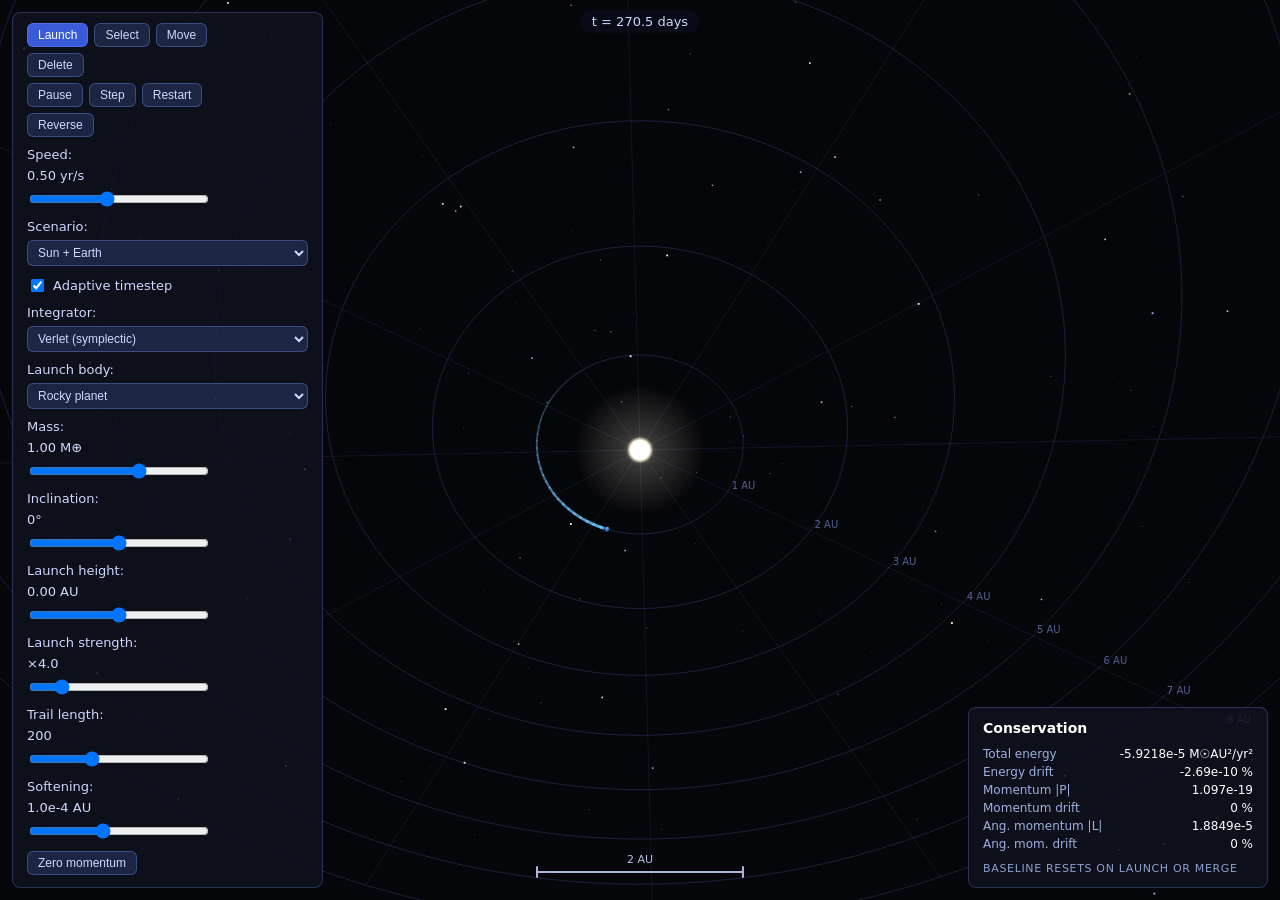
==== index.html @ 028bafd5 "Add tool selector and delete tool" ====
<!DOCTYPE html>
<html lang="en">
<head>
  <meta charset="UTF-8">
  <meta name="viewport" content="width=device-width, initial-scale=1, maximum-scale=1, user-scalable=no">
  <title>Gravity Sandbox</title>
  <link rel="stylesheet" href="style.css">
</head>
<body>
  <canvas id="view"></canvas>
  <div id="clock"></div>
  <div id="toolbar">
    <div class="btn-row">
      <div class="btn-row" id="tools">
    <button data-tool="launch" class="active">Launch</button>
    <button data-tool="select">Select</button>
    <button data-tool="move">Move</button>
    <button data-tool="delete">Delete</button>
  </div>
      <button id="btn-play">Pause</button>
      <button id="btn-step">Step</button>
      <button id="btn-restart">Restart</button>
      <button id="btn-rev">Reverse</button>
    </div>
    <label>
      Speed: <span id="speed-val">0.50 yr/s</span>
      <input id="speed" type="range" min="-2" max="2" step="0.01" value="-0.301">
    </label>
    <label>
      Scenario:
      <select id="preset">
        <option value="earth">Sun + Earth</option>
        <option value="solar">Inner solar system</option>
        <option value="inclined">Inclined orbits</option>
        <option value="polar">Polar orbit</option>
        <option value="binary">Binary star + planet</option>
        <option value="figure8">Figure-eight (3 stars)</option>
        <option value="earthmoon">Earth + Moon (true scale)</option>
        <option value="moons">Moons: prograde, polar, retrograde</option>
        <option value="trojans">Sun–Jupiter + trojans</option>
        <option value="kozai">Kozai–Lidov oscillation</option>
        <option value="belt">Inclined asteroid belt</option>
        <option value="flyby">Hyperbolic flyby</option>
        <option value="chaos">Chaotic three-body</option>
        <option value="empty">Empty space + one star</option>
      </select>
    </label>
    <label class="check">
      <input id="adaptive" type="checkbox" checked> Adaptive timestep
    </label>
    <label>
      Integrator:
      <select id="method">
        <option value="verlet">Verlet (symplectic)</option>
        <option value="rk4">RK4</option>
        <option value="euler">Euler (bad)</option>
      </select>
    </label>
    <label>
      Launch body:
      <select id="body-type">
        <option value="star">Sun-like star</option>
        <option value="reddwarf">Red dwarf</option>
        <option value="giant">Gas giant</option>
        <option value="rocky" selected>Rocky planet</option>
        <option value="moon">Moon</option>
        <option value="asteroid">Asteroid</option>
        <option value="comet">Comet</option>
        <option value="custom">Custom</option>
      </select>
    </label>
    <label>
      Mass: <span id="mass-val"></span>
      <input id="mass" type="range" min="-17" max="1.5" step="0.01" value="-5.52">
    </label>
    <label>
      Inclination: <span id="incl-val">0°</span>
      <input id="incl" type="range" min="-90" max="90" step="1" value="0">
    </label>
    <label>
      Launch height: <span id="height-val">0.00 AU</span>
      <input id="height" type="range" min="-3" max="3" step="0.05" value="0">
    </label>
    <label>
      Launch strength: <span id="gain-val">×4.0</span>
      <input id="gain" type="range" min="0" max="4" step="0.01" value="0.6">
    </label>
    <label>
      Trail length: <span id="trail-val">200</span>
      <input id="trail" type="range" min="0" max="600" step="10" value="200">
    </label>
    <label>
      Softening: <span id="soft-val">1.0e-4 AU</span>
      <input id="soft" type="range" min="-6" max="-1" step="0.1" value="-4">
    </label>
    <div class="btn-row">
      <button id="btn-zero">Zero momentum</button>
    </div>
    <label class="check">
      <input id="autozero" type="checkbox" checked> Auto-zero on launch
    </label>

    <div class="sec-title">Overlays</div>
    <label class="check">
      <input id="ov-com" type="checkbox"> Center of mass
    </label>
    <label class="check">
      <input id="ov-vel" type="checkbox"> Velocity arrows
    </label>
    <label class="check">
      <input id="ov-acc" type="checkbox"> Acceleration arrows
    </label>
    <label class="check">
      <input id="ov-hill" type="checkbox"> Hill spheres
    </label>
    <label class="check">
      <input id="ov-hz" type="checkbox"> Habitable zone
    </label>
    <label class="check">
      <input id="ov-plane" type="checkbox"> Orbit plane (selected)
    </label>
    <label class="check">
      <input id="ov-field" type="checkbox"> Gravity field (rubber sheet)
    </label>
    <label class="check">
      <input id="ov-scale" type="checkbox" checked> Scale bar
    </label>

    <div class="btn-row">
      <button id="btn-top">Top-down</button>
      <button id="btn-side">Side view</button>
      <button id="btn-reset">Reset</button>
      <button id="btn-ortho">Perspective</button>
      <button id="btn-scale">Visual scale</button>
      <button id="btn-follow">Follow selected</button>
    </div>
    <div class="hint" id="scale-note">Sizes exaggerated · merges at 30× radius</div>
    <div class="hint" id="chaos-note" hidden>
      ⚠ Chaotic system: tiny numerical differences grow exponentially, so this run
      will diverge from a "true" one over long times. That's physics, not a bug.
    </div>
    <div class="hint">
      Left-drag: launch · Click body: select<br>
      Right-drag: rotate · Shift+drag or middle-drag: pan<br>
      Scroll: zoom · Space: pause
    </div>
  </div>
  <div id="info" hidden></div>
  <div id="cons"></div>
  <script type="module" src="js/main.js"></script>
</body>
</html>
---- style.css ----
html, body {
  margin: 0;
  height: 100%;
  overflow: hidden;
  background: #05060a;
  font-family: system-ui, sans-serif;
}

canvas {
  display: block;
  width: 100vw;
  height: 100vh;
  touch-action: none;
}

#toolbar, #info, #cons {
  position: fixed;
  padding: 10px 14px;
  background: rgba(15, 18, 30, 0.8);
  border: 1px solid rgba(120, 150, 255, 0.25);
  border-radius: 8px;
  color: #cfd8ff;
  font-size: 13px;
  user-select: none;
}

#toolbar {
  top: 12px;
  left: 12px;
  display: flex;
  flex-direction: column;
  gap: 10px;
  box-sizing: border-box;
  max-height: calc(100vh - 24px);
  overflow-y: auto;
}

#info {
  top: 12px;
  right: 12px;
  width: 250px;
  line-height: 1.5;
}

#info[hidden] { display: none; }

#cons {
  bottom: 12px;
  right: 12px;
  width: 270px;
  line-height: 1.5;
  font-size: 12px;
}

#info h3, #cons h3 {
  margin: 0 0 6px;
  font-size: 14px;
  color: #fff;
}

#info .sec, #cons .sec {
  margin-top: 8px;
  font-size: 11px;
  text-transform: uppercase;
  letter-spacing: 0.06em;
  color: #8fa0d0;
}

#info .row, #cons .row {
  display: flex;
  justify-content: space-between;
  gap: 10px;
}

#info .row span:first-child, #cons .row span:first-child { color: #9fb0e0; }

#info .row span:last-child, #cons .row span:last-child {
  color: #fff;
  font-variant-numeric: tabular-nums;
}

#toolbar label {
  display: flex;
  flex-direction: column;
  gap: 6px;
}

#toolbar input[type="range"] {
  width: 180px;
}

.btn-row {
  display: flex;
  flex-wrap: wrap;
  gap: 6px;
  max-width: 220px;
}

#toolbar button {
  background: rgba(60, 80, 140, 0.35);
  color: #cfd8ff;
  border: 1px solid rgba(120, 150, 255, 0.35);
  border-radius: 6px;
  padding: 4px 10px;
  font-size: 12px;
  cursor: pointer;
}

#toolbar button:hover {
  background: rgba(90, 120, 200, 0.5);
}

.hint {
  font-size: 11px;
  color: #8fa0d0;
  line-height: 1.4;
}

#toolbar select {
  background: rgba(60, 80, 140, 0.35);
  color: #cfd8ff;
  border: 1px solid rgba(120, 150, 255, 0.35);
  border-radius: 6px;
  padding: 4px 6px;
  font-size: 12px;
}

#toolbar label.check {
  flex-direction: row;
  align-items: center;
}

#clock {
  position: fixed;
  top: 10px;
  left: 50%;
  transform: translateX(-50%);
  padding: 4px 12px;
  border-radius: 12px;
  background: rgba(10, 14, 30, 0.6);
  color: #cdd6ff;
  font: 13px system-ui, sans-serif;
  pointer-events: none;
}

.sec-title {
  font-size: 11px;
  text-transform: uppercase;
  letter-spacing: 0.06em;
  color: #8fa0d0;
}

#toolbar #tools button.active {
  background: #3a5bd9;
  color: #fff;
}
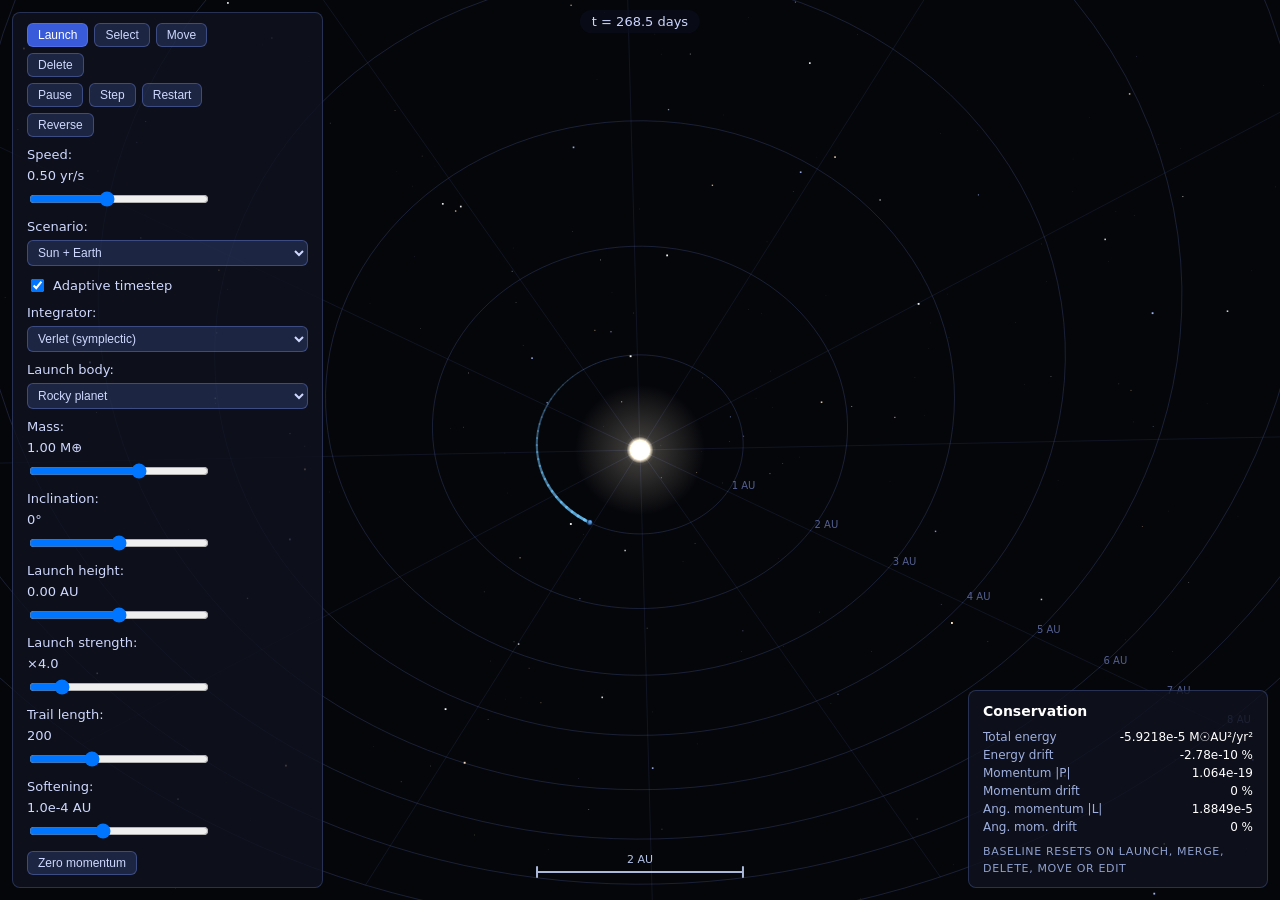
==== commit 22eddcf5: "Add move tool, edit-body panel, full main.js update" ====
--- a/index.html
+++ b/index.html
@@ -146,6 +146,7 @@
     </div>
   </div>
   <div id="info" hidden></div>
+  <div id="edit" hidden></div>
   <div id="cons"></div>
   <script type="module" src="js/main.js"></script>
 </body>
--- a/style.css
+++ b/style.css
@@ -153,4 +153,23 @@
 #toolbar #tools button.active {
   background: #3a5bd9;
   color: #fff;
-}+}
+
+#edit {
+  position: fixed;
+  top: 12px;
+  right: 274px;
+  width: 230px;
+  padding: 10px 14px;
+  background: rgba(15, 18, 30, 0.8);
+  border: 1px solid rgba(120, 150, 255, 0.25);
+  border-radius: 8px;
+  color: #cfd8ff;
+  font-size: 13px;
+  user-select: none;
+}
+#edit[hidden] { display: none; }
+#edit h3 { margin: 0 0 6px; font-size: 14px; color: #fff; }
+#edit label { display: block; margin-top: 8px; }
+#edit input[type="range"] { width: 100%; }
+#edit .hint { margin-top: 8px; font-size: 11px; color: #8fa0d0; }
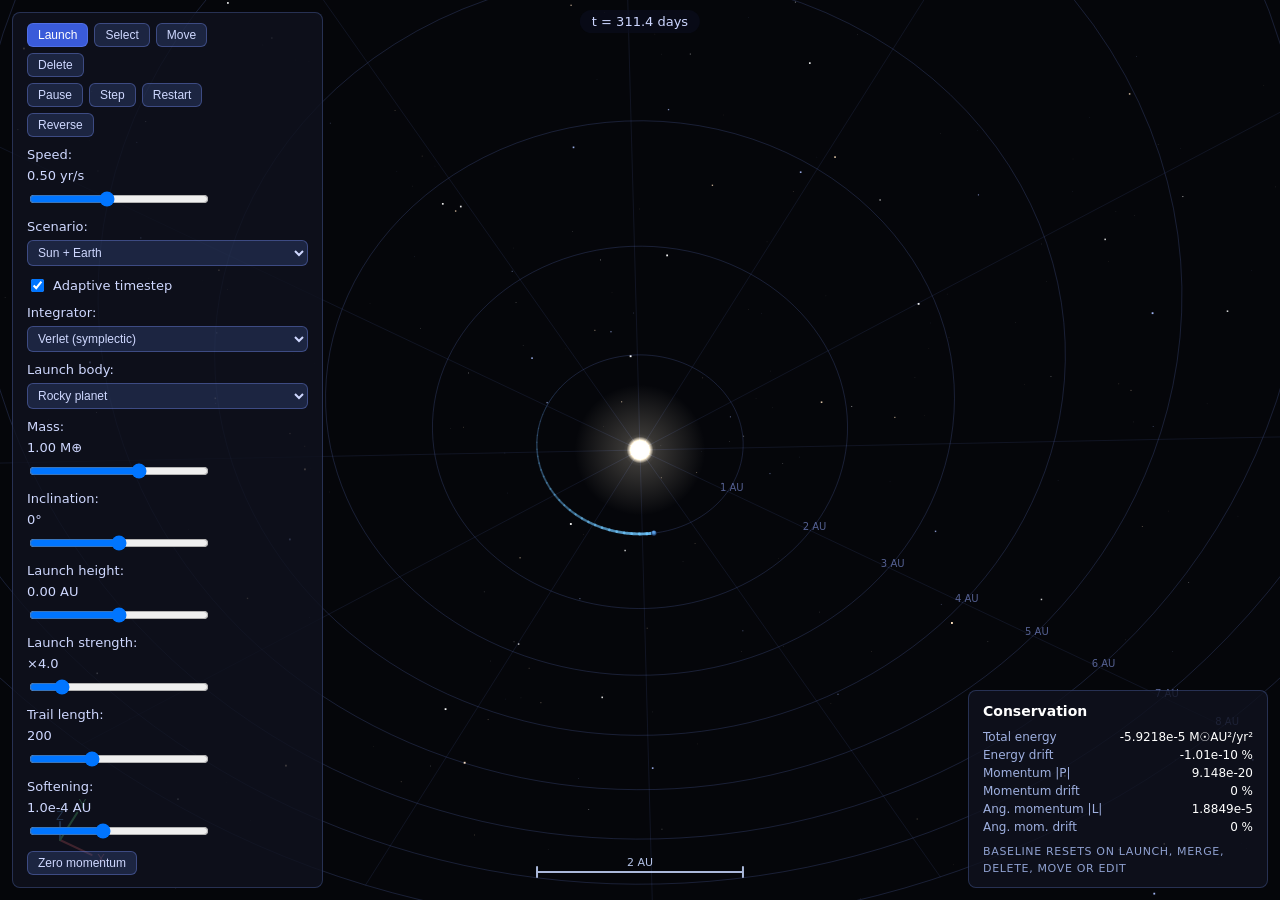
==== commit 90bac249: "Camera below plane and axis gizmo" ====
--- a/index.html
+++ b/index.html
@@ -125,10 +125,12 @@
     <label class="check">
       <input id="ov-scale" type="checkbox" checked> Scale bar
     </label>
+    <label><input id="ov-gizmo" type="checkbox" checked> Axis gizmo</label>
 
     <div class="btn-row">
       <button id="btn-top">Top-down</button>
       <button id="btn-side">Side view</button>
+      <button id="btn-bottom">Bottom</button>
       <button id="btn-reset">Reset</button>
       <button id="btn-ortho">Perspective</button>
       <button id="btn-scale">Visual scale</button>
--- a/style.css
+++ b/style.css
@@ -172,4 +172,44 @@
 #edit h3 { margin: 0 0 6px; font-size: 14px; color: #fff; }
 #edit label { display: block; margin-top: 8px; }
 #edit input[type="range"] { width: 100%; }
-#edit .hint { margin-top: 8px; font-size: 11px; color: #8fa0d0; }+#edit .hint { margin-top: 8px; font-size: 11px; color: #8fa0d0; }
+
+#edit input[type="color"] {
+  width: 100%;
+  height: 28px;
+  padding: 0;
+  border: none;
+  background: none;
+  cursor: pointer;
+}
+#edit button {
+  margin-top: 8px;
+  width: 100%;
+  padding: 5px;
+  background: rgba(40, 50, 90, 0.8);
+  color: #cfd8ff;
+  border: 1px solid rgba(120, 150, 255, 0.35);
+  border-radius: 6px;
+  cursor: pointer;
+}
+#edit button:hover { background: rgba(60, 80, 150, 0.9); }
+
+#edit input[type="color"] {
+  width: 100%;
+  height: 28px;
+  padding: 0;
+  border: none;
+  background: none;
+  cursor: pointer;
+}
+#edit button {
+  margin-top: 8px;
+  width: 100%;
+  padding: 5px;
+  background: rgba(40, 50, 90, 0.8);
+  color: #cfd8ff;
+  border: 1px solid rgba(120, 150, 255, 0.35);
+  border-radius: 6px;
+  cursor: pointer;
+}
+#edit button:hover { background: rgba(60, 80, 150, 0.9); }
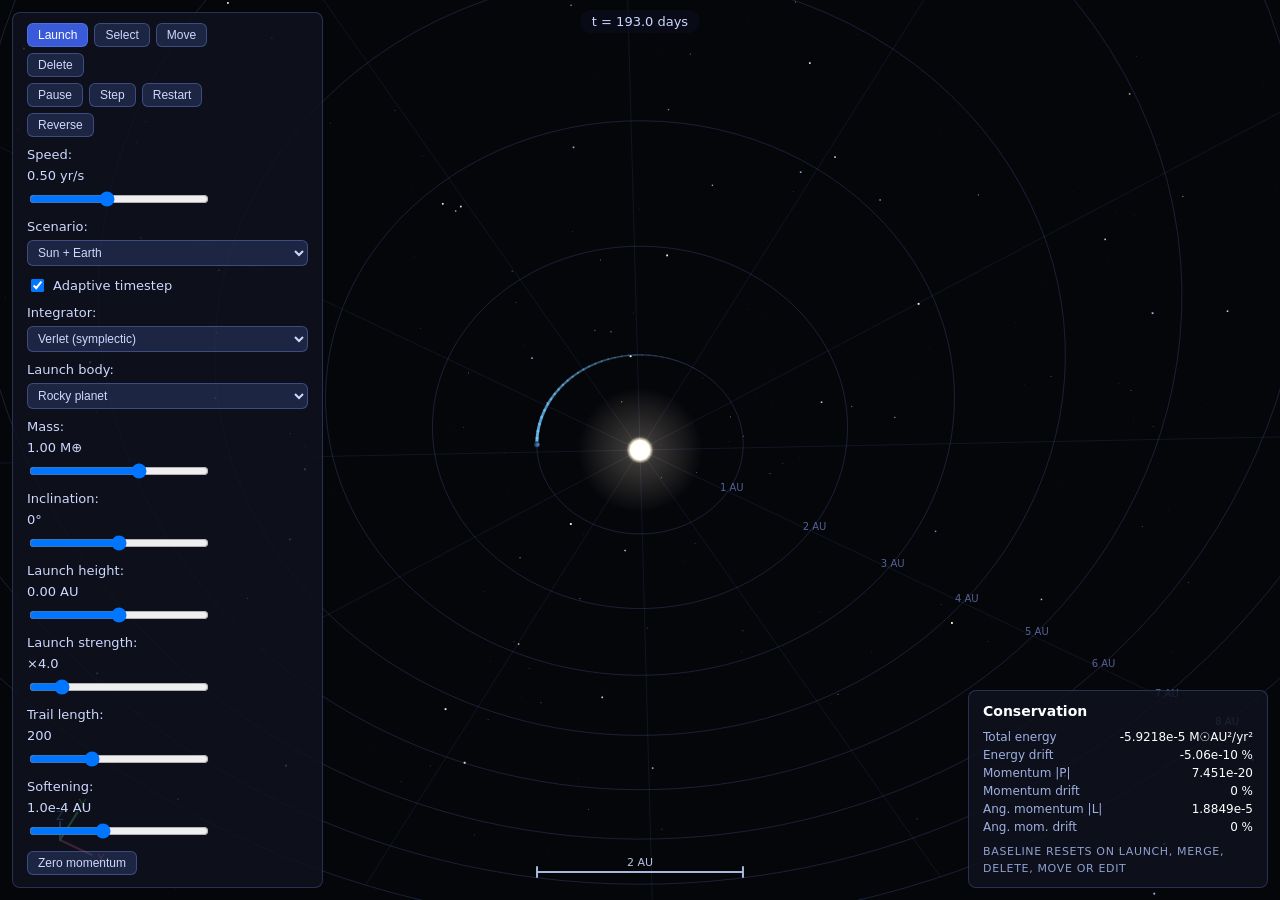
==== commit 7479bc05: "fixed formatting error" ====
--- a/index.html
+++ b/index.html
@@ -125,7 +125,9 @@
     <label class="check">
       <input id="ov-scale" type="checkbox" checked> Scale bar
     </label>
-    <label><input id="ov-gizmo" type="checkbox" checked> Axis gizmo</label>
+    <label class="check">
+  <input id="ov-gizmo" type="checkbox" checked> Axis gizmo
+</label>
 
     <div class="btn-row">
       <button id="btn-top">Top-down</button>
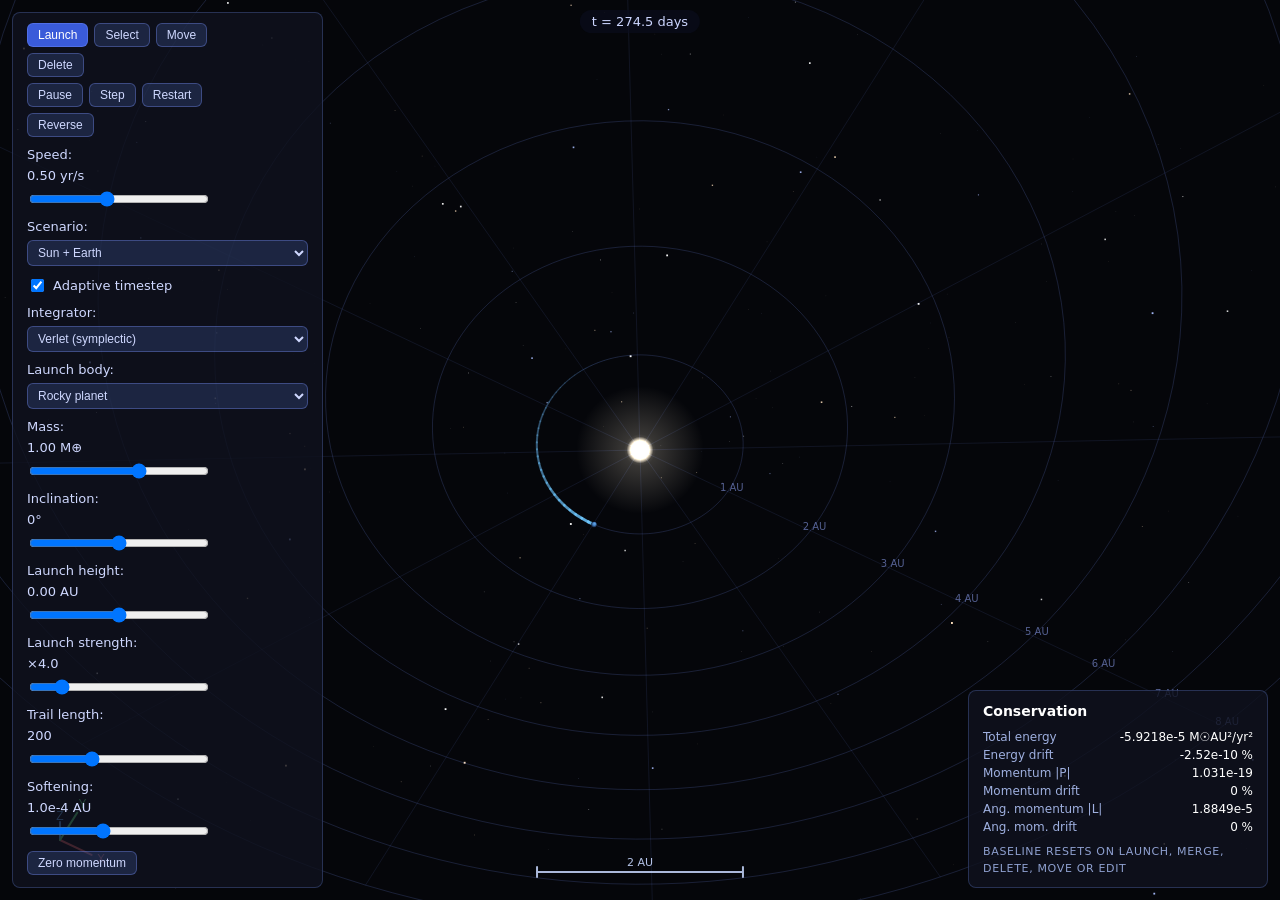
==== commit ef4f3129: "Add auto-rotate" ====
--- a/index.html
+++ b/index.html
@@ -128,6 +128,9 @@
     <label class="check">
   <input id="ov-gizmo" type="checkbox" checked> Axis gizmo
 </label>
+<label class="check">
+  <input id="auto-rotate" type="checkbox"> Auto-rotate camera
+</label>
 
     <div class="btn-row">
       <button id="btn-top">Top-down</button>
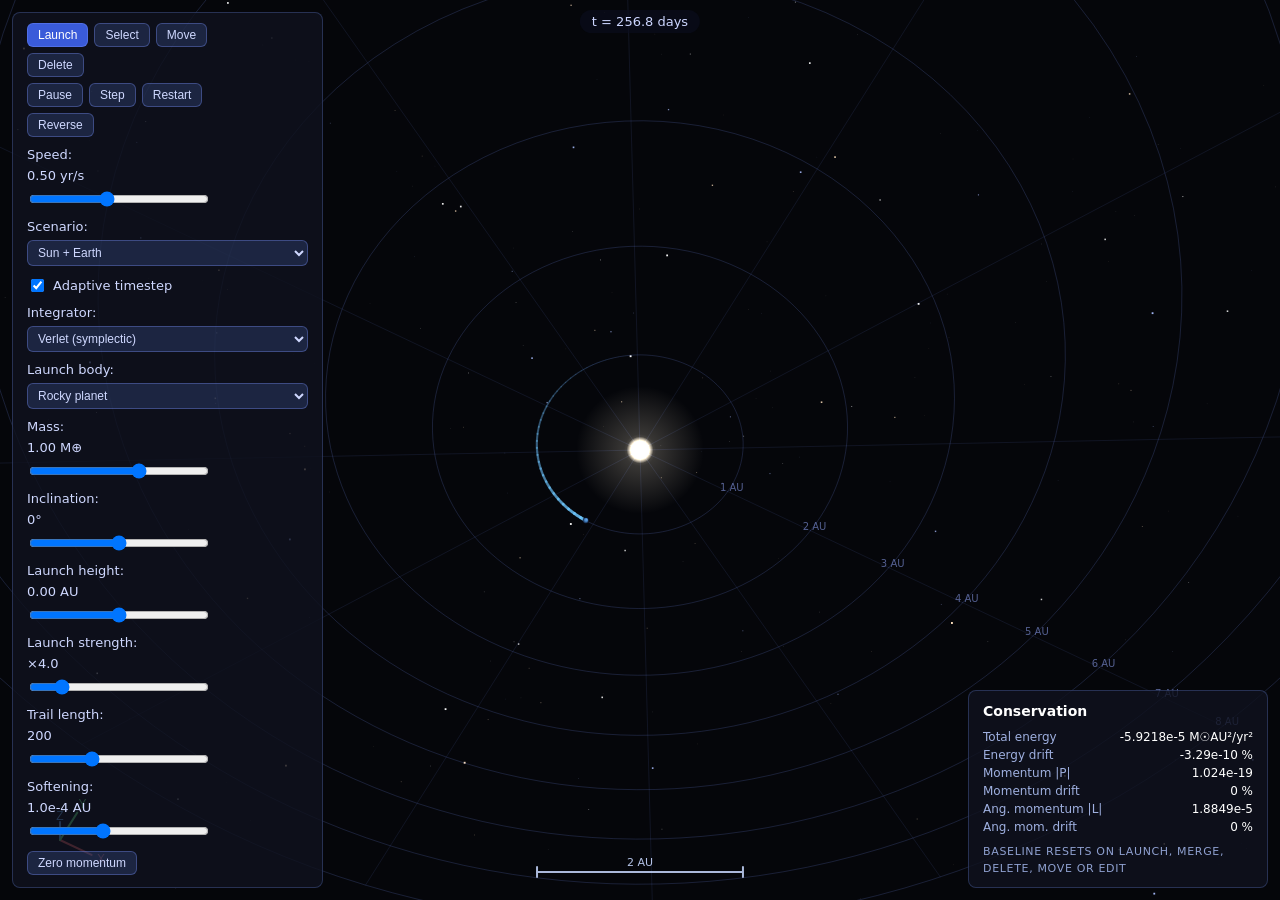
==== commit 857bff91: "Auto-rotate and off-screen edge glow" ====
--- a/index.html
+++ b/index.html
@@ -131,6 +131,9 @@
 <label class="check">
   <input id="auto-rotate" type="checkbox"> Auto-rotate camera
 </label>
+<label class="check">
+  <input id="ov-edge" type="checkbox" checked> Off-screen glow
+</label>
 
     <div class="btn-row">
       <button id="btn-top">Top-down</button>
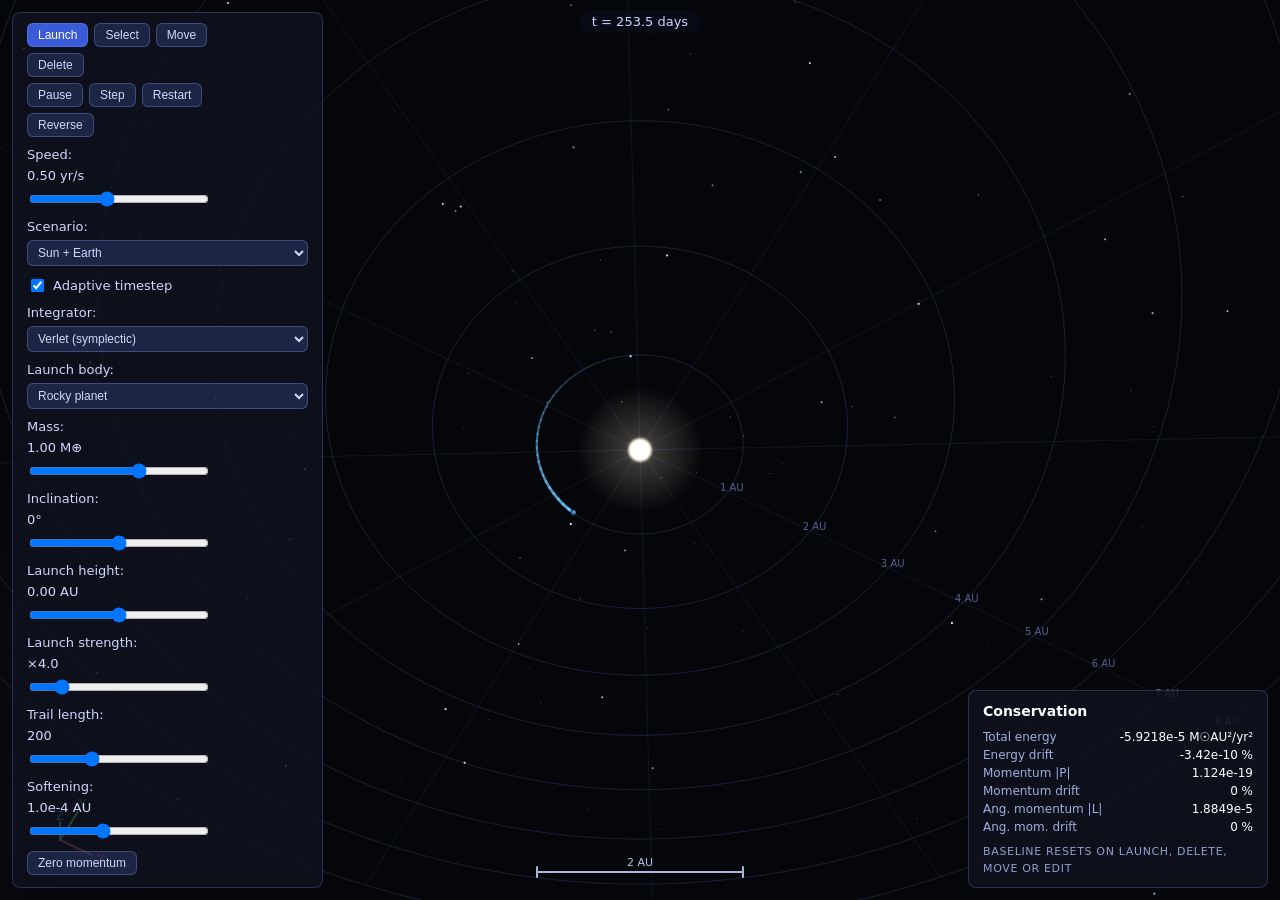
==== commit a8b82985: "Nebula background" ====
--- a/index.html
+++ b/index.html
@@ -134,6 +134,9 @@
 <label class="check">
   <input id="ov-edge" type="checkbox" checked> Off-screen glow
 </label>
+<label class="check">
+  <input id="ov-nebula" type="checkbox" checked> Nebula background
+</label>
 
     <div class="btn-row">
       <button id="btn-top">Top-down</button>
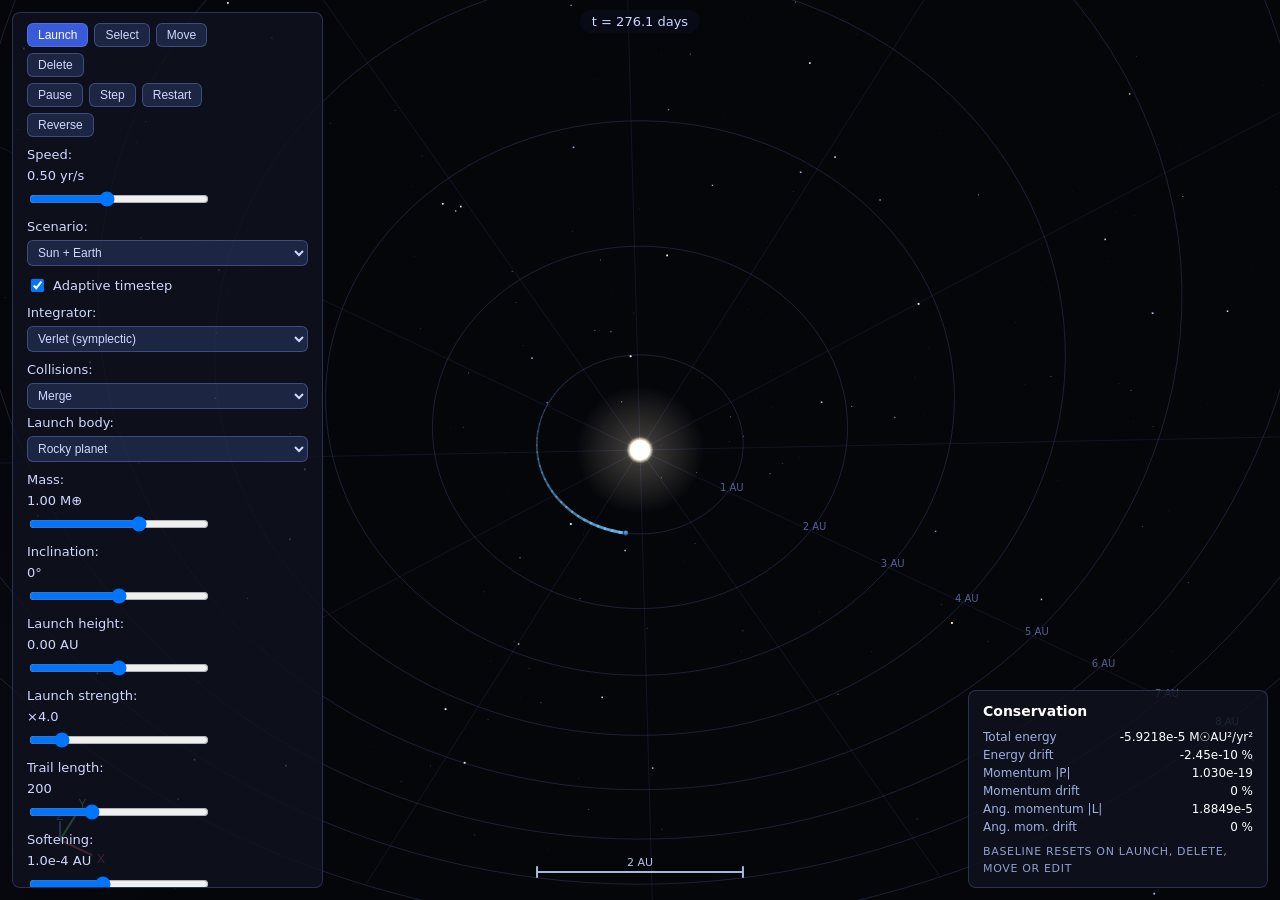
==== commit 6b37fa32: "Elastic bounce mode, full main.js and test.js" ====
--- a/index.html
+++ b/index.html
@@ -57,6 +57,11 @@
       </select>
     </label>
     <label>
+      <label for="collide">Collisions:</label>
+<select id="collide">
+  <option value="merge">Merge</option>
+  <option value="bounce">Bounce (elastic)</option>
+</select>
       Launch body:
       <select id="body-type">
         <option value="star">Sun-like star</option>
